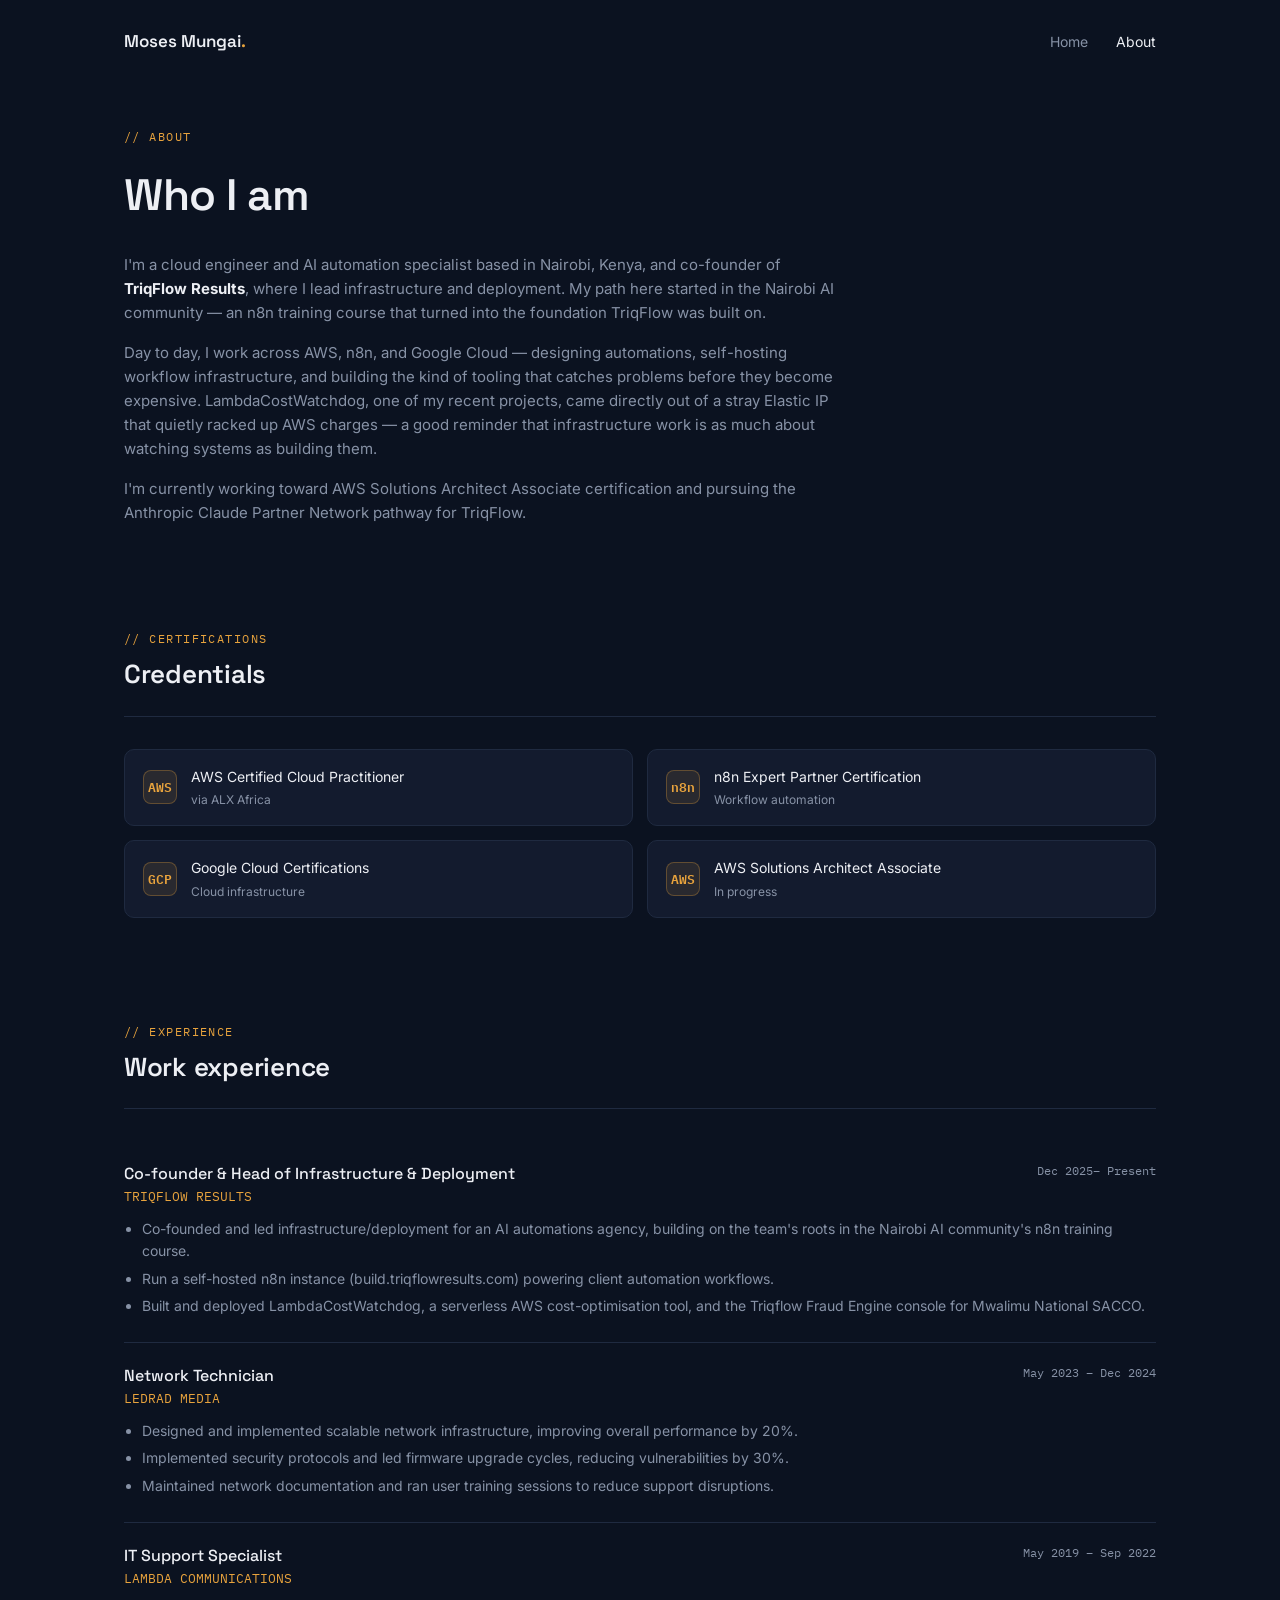
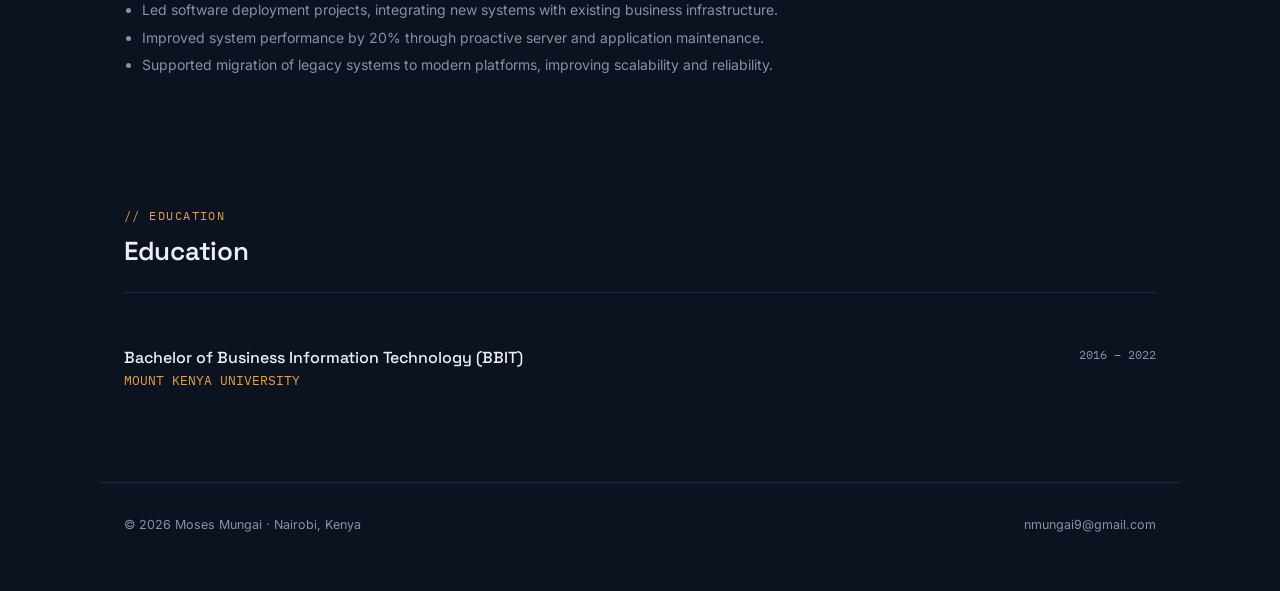
==== about.html @ 4c9aa1b1 "Update timeline date and correct verb tense" ====
<!DOCTYPE html>
<html lang="en">
<head>
<meta charset="UTF-8">
<meta name="viewport" content="width=device-width, initial-scale=1.0">
<title>About — Moses Mungai</title>
<meta name="description" content="Cloud engineer and AI automation specialist. Certifications, experience, and education.">
<link rel="preconnect" href="https://fonts.googleapis.com">
<link rel="preconnect" href="https://fonts.gstatic.com" crossorigin>
<link rel="stylesheet" href="https://fonts.googleapis.com/css2?family=Space+Grotesk:wght@500;600;700&family=Inter:wght@400;500&family=IBM+Plex+Mono:wght@400;500&display=swap">
<link rel="stylesheet" href="assets/css/style.css">
</head>
<body>

<nav class="site-nav">
  <a class="brand" href="index.html">Moses Mungai<span class="dot">.</span></a>
  <ul>
    <li><a class="nav-link" href="index.html">Home</a></li>
    <li><a class="nav-link active" href="about.html">About</a></li>
  </ul>
</nav>

<header class="hero">
  <p class="hero-eyebrow mono">// about</p>
  <h1>Who I am</h1>
  <div class="about-copy" style="margin-top:22px;">
    <p>I'm a cloud engineer and AI automation specialist based in Nairobi, Kenya, and co-founder of <b style="color:var(--text)">TriqFlow Results</b>, where I lead infrastructure and deployment. My path here started in the Nairobi AI community — an n8n training course that turned into the foundation TriqFlow was built on.</p>
    <p>Day to day, I work across AWS, n8n, and Google Cloud — designing automations, self-hosting workflow infrastructure, and building the kind of tooling that catches problems before they become expensive. LambdaCostWatchdog, one of my recent projects, came directly out of a stray Elastic IP that quietly racked up AWS charges — a good reminder that infrastructure work is as much about watching systems as building them.</p>
    <p>I'm currently working toward AWS Solutions Architect Associate certification and pursuing the Anthropic Claude Partner Network pathway for TriqFlow.</p>
  </div>
</header>

<section class="section" id="certifications">
  <div class="section-header">
    <div>
      <p class="section-eyebrow mono">// certifications</p>
      <h2 class="section-title">Credentials</h2>
    </div>
  </div>

  <div class="cert-grid">
    <div class="cert">
      <div class="cert-icon mono">AWS</div>
      <div>
        <p class="cert-name">AWS Certified Cloud Practitioner</p>
        <p class="cert-meta">via ALX Africa</p>
      </div>
    </div>
    <div class="cert">
      <div class="cert-icon mono">n8n</div>
      <div>
        <p class="cert-name">n8n Expert Partner Certification</p>
        <p class="cert-meta">Workflow automation</p>
      </div>
    </div>
    <div class="cert">
      <div class="cert-icon mono">GCP</div>
      <div>
        <p class="cert-name">Google Cloud Certifications</p>
        <p class="cert-meta">Cloud infrastructure</p>
      </div>
    </div>
    <div class="cert">
      <div class="cert-icon mono">AWS</div>
      <div>
        <p class="cert-name">AWS Solutions Architect Associate</p>
        <p class="cert-meta status-proto">In progress</p>
      </div>
    </div>
  </div>
</section>

<section class="section" id="experience">
  <div class="section-header">
    <div>
      <p class="section-eyebrow mono">// experience</p>
      <h2 class="section-title">Work experience</h2>
    </div>
  </div>

  <div class="timeline">

    <div class="timeline-item">
      <div class="timeline-top">
        <div>
          <div class="timeline-role">Co-founder &amp; Head of Infrastructure &amp; Deployment</div>
          <div class="timeline-org mono">TRIQFLOW RESULTS</div>
        </div>
        <div class="timeline-date mono">Dec 2025– Present</div>
      </div>
      <ul>
        <li>Co-founded and led infrastructure/deployment for an AI automations agency, building on the team's roots in the Nairobi AI community's n8n training course.</li>
        <li>Run a self-hosted n8n instance (build.triqflowresults.com) powering client automation workflows.</li>
        <li>Built and deployed LambdaCostWatchdog, a serverless AWS cost-optimisation tool, and the Triqflow Fraud Engine console for Mwalimu National SACCO.</li>
      </ul>
    </div>

    <div class="timeline-item">
      <div class="timeline-top">
        <div>
          <div class="timeline-role">Network Technician</div>
          <div class="timeline-org mono">LEDRAD MEDIA</div>
        </div>
        <div class="timeline-date mono">May 2023 – Dec 2024</div>
      </div>
      <ul>
        <li>Designed and implemented scalable network infrastructure, improving overall performance by 20%.</li>
        <li>Implemented security protocols and led firmware upgrade cycles, reducing vulnerabilities by 30%.</li>
        <li>Maintained network documentation and ran user training sessions to reduce support disruptions.</li>
      </ul>
    </div>

    <div class="timeline-item">
      <div class="timeline-top">
        <div>
          <div class="timeline-role">IT Support Specialist</div>
          <div class="timeline-org mono">LAMBDA COMMUNICATIONS</div>
        </div>
        <div class="timeline-date mono">May 2019 – Sep 2022</div>
      </div>
      <ul>
        <li>Led software deployment projects, integrating new systems with existing business infrastructure.</li>
        <li>Improved system performance by 20% through proactive server and application maintenance.</li>
        <li>Supported migration of legacy systems to modern platforms, improving scalability and reliability.</li>
      </ul>
    </div>

  </div>
</section>

<section class="section" id="education">
  <div class="section-header">
    <div>
      <p class="section-eyebrow mono">// education</p>
      <h2 class="section-title">Education</h2>
    </div>
  </div>

  <div class="timeline-item" style="border-bottom:none;">
    <div class="timeline-top">
      <div>
        <div class="timeline-role">Bachelor of Business Information Technology (BBIT)</div>
        <div class="timeline-org mono">MOUNT KENYA UNIVERSITY</div>
      </div>
      <div class="timeline-date mono">2016 – 2022</div>
    </div>
  </div>
</section>

<footer class="site-footer">
  <span>© 2026 Moses Mungai · Nairobi, Kenya</span>
  <span><a href="mailto:nmungai9@gmail.com">nmungai9@gmail.com</a></span>
</footer>

</body>
</html>
---- assets/css/style.css ----
/* ===== Design tokens ===== */
:root {
  --bg: #0B1220;
  --surface: #131B2E;
  --surface-hover: #182238;
  --border: #1F2A40;
  --text: #EDEFF4;
  --text-muted: #8792A6;
  --amber: #E8A33D;
  --mint: #3ABF8A;
  --slate: #5B6A85;
  --max: 1080px;
}

* { box-sizing: border-box; }

html { scroll-behavior: smooth; }

body {
  margin: 0;
  background: var(--bg);
  color: var(--text);
  font-family: 'Inter', -apple-system, BlinkMacSystemFont, sans-serif;
  line-height: 1.6;
}

h1, h2, h3 {
  font-family: 'Space Grotesk', sans-serif;
  font-weight: 600;
  letter-spacing: -0.01em;
  margin: 0;
}

a { color: inherit; }

a:focus-visible, button:focus-visible {
  outline: 2px solid var(--amber);
  outline-offset: 3px;
}

.mono {
  font-family: 'IBM Plex Mono', monospace;
}

/* ===== Nav ===== */
.site-nav {
  max-width: var(--max);
  margin: 0 auto;
  display: flex;
  align-items: center;
  justify-content: space-between;
  padding: 28px 24px 0;
}

.site-nav .brand {
  font-family: 'Space Grotesk', sans-serif;
  font-weight: 600;
  font-size: 17px;
  text-decoration: none;
  color: var(--text);
}

.site-nav .brand .dot {
  color: var(--amber);
}

.site-nav ul {
  list-style: none;
  display: flex;
  gap: 28px;
  margin: 0;
  padding: 0;
}

.site-nav a.nav-link {
  text-decoration: none;
  font-size: 14px;
  color: var(--text-muted);
  transition: color 0.15s ease;
}

.site-nav a.nav-link:hover,
.site-nav a.nav-link.active {
  color: var(--text);
}

/* ===== Hero ===== */
.hero {
  max-width: var(--max);
  margin: 0 auto;
  padding: 72px 24px 48px;
}

.hero-eyebrow {
  font-size: 12px;
  letter-spacing: 0.12em;
  text-transform: uppercase;
  color: var(--amber);
  margin: 0 0 14px;
}

.hero h1 {
  font-size: clamp(30px, 4vw, 44px);
  max-width: 780px;
}

.hero p.lede {
  max-width: 620px;
  color: var(--text-muted);
  font-size: 16px;
  margin-top: 18px;
}

.hero-links {
  display: flex;
  gap: 14px;
  margin-top: 32px;
  flex-wrap: wrap;
}

.hero-links a {
  display: inline-flex;
  align-items: center;
  gap: 8px;
  text-decoration: none;
  font-size: 13px;
  color: var(--text);
  background: var(--surface);
  border: 1px solid var(--border);
  padding: 9px 16px;
  border-radius: 8px;
  transition: border-color 0.15s ease, background 0.15s ease;
}

.hero-links a:hover {
  border-color: var(--amber);
  background: var(--surface-hover);
}

/* ===== Section shell (reused: Selected Work / Certifications / Experience) ===== */
.section {
  max-width: var(--max);
  margin: 0 auto;
  padding: 40px 24px 64px;
}

.section-header {
  display: flex;
  align-items: baseline;
  justify-content: space-between;
  flex-wrap: wrap;
  gap: 12px;
  border-bottom: 1px solid var(--border);
  padding-bottom: 20px;
  margin-bottom: 32px;
}

.section-eyebrow {
  font-size: 12px;
  letter-spacing: 0.12em;
  color: var(--amber);
  text-transform: uppercase;
  margin: 0 0 6px;
}

.section-title {
  font-size: 26px;
}

.section-sub {
  font-size: 12.5px;
  color: var(--text-muted);
}

/* ===== Work grid ===== */
.work-grid {
  display: grid;
  grid-template-columns: repeat(2, 1fr);
  gap: 20px;
}

.card {
  background: var(--surface);
  border: 1px solid var(--border);
  border-radius: 10px;
  padding: 24px 24px 22px;
  transition: border-color 0.2s ease, background 0.2s ease, transform 0.2s ease;
}

.card:hover {
  background: var(--surface-hover);
  border-color: #2A3B5C;
  transform: translateY(-2px);
}

.status {
  display: flex;
  align-items: center;
  gap: 7px;
  font-size: 11px;
  letter-spacing: 0.08em;
  text-transform: uppercase;
  margin-bottom: 14px;
}

.dot {
  width: 7px;
  height: 7px;
  border-radius: 50%;
  flex-shrink: 0;
}

.dot-live { background: var(--mint); box-shadow: 0 0 8px rgba(58,191,138,0.6); }
.dot-prod { background: var(--amber); box-shadow: 0 0 8px rgba(232,163,61,0.5); }
.dot-proto { background: var(--slate); }

.status-live { color: var(--mint); }
.status-prod { color: var(--amber); }
.status-proto { color: var(--slate); }

.card h3 {
  font-size: 19px;
  margin-bottom: 8px;
}

.card p {
  font-size: 14px;
  color: var(--text-muted);
  margin: 0 0 18px;
}

.card p b { color: var(--text); font-weight: 500; }

.tags {
  display: flex;
  flex-wrap: wrap;
  gap: 7px;
}

.tag {
  font-size: 11px;
  color: var(--text-muted);
  background: rgba(255,255,255,0.03);
  border: 1px solid var(--border);
  padding: 4px 9px;
  border-radius: 5px;
}

/* ===== Certifications ===== */
.cert-grid {
  display: grid;
  grid-template-columns: repeat(2, 1fr);
  gap: 14px;
}

.cert {
  display: flex;
  align-items: center;
  gap: 14px;
  background: var(--surface);
  border: 1px solid var(--border);
  border-radius: 10px;
  padding: 16px 18px;
}

.cert-icon {
  width: 34px;
  height: 34px;
  border-radius: 8px;
  background: rgba(232,163,61,0.1);
  border: 1px solid rgba(232,163,61,0.3);
  display: flex;
  align-items: center;
  justify-content: center;
  color: var(--amber);
  font-size: 13px;
  font-weight: 600;
  flex-shrink: 0;
}

.cert-name { font-size: 14px; color: var(--text); margin: 0 0 2px; }
.cert-meta { font-size: 12px; color: var(--text-muted); margin: 0; }

/* ===== Experience timeline ===== */
.timeline-item {
  padding: 20px 0;
  border-bottom: 1px solid var(--border);
}

.timeline-item:last-child { border-bottom: none; }

.timeline-top {
  display: flex;
  justify-content: space-between;
  flex-wrap: wrap;
  gap: 8px;
  margin-bottom: 6px;
}

.timeline-role { font-size: 16px; color: var(--text); font-weight: 500; font-family: 'Space Grotesk', sans-serif; }
.timeline-org { font-size: 13px; color: var(--amber); }
.timeline-date { font-size: 12px; color: var(--text-muted); }

.timeline-item ul {
  margin: 10px 0 0;
  padding-left: 18px;
  color: var(--text-muted);
  font-size: 14px;
}

.timeline-item li { margin-bottom: 5px; }

/* ===== About intro ===== */
.about-copy {
  max-width: 720px;
  color: var(--text-muted);
  font-size: 15px;
}

.about-copy p { margin: 0 0 16px; }

/* ===== Footer ===== */
.site-footer {
  max-width: var(--max);
  margin: 0 auto;
  padding: 32px 24px 56px;
  border-top: 1px solid var(--border);
  display: flex;
  justify-content: space-between;
  flex-wrap: wrap;
  gap: 12px;
  font-size: 12.5px;
  color: var(--text-muted);
}

.site-footer a { text-decoration: none; color: var(--text-muted); }
.site-footer a:hover { color: var(--amber); }

/* ===== Responsive ===== */
@media (max-width: 720px) {
  .work-grid, .cert-grid { grid-template-columns: 1fr; }
  .site-nav { flex-direction: column; align-items: flex-start; gap: 14px; }
  .site-nav ul { gap: 18px; }
}

/* ===== Reduced motion ===== */
@media (prefers-reduced-motion: reduce) {
  html { scroll-behavior: auto; }
  .card { transition: none; }
}
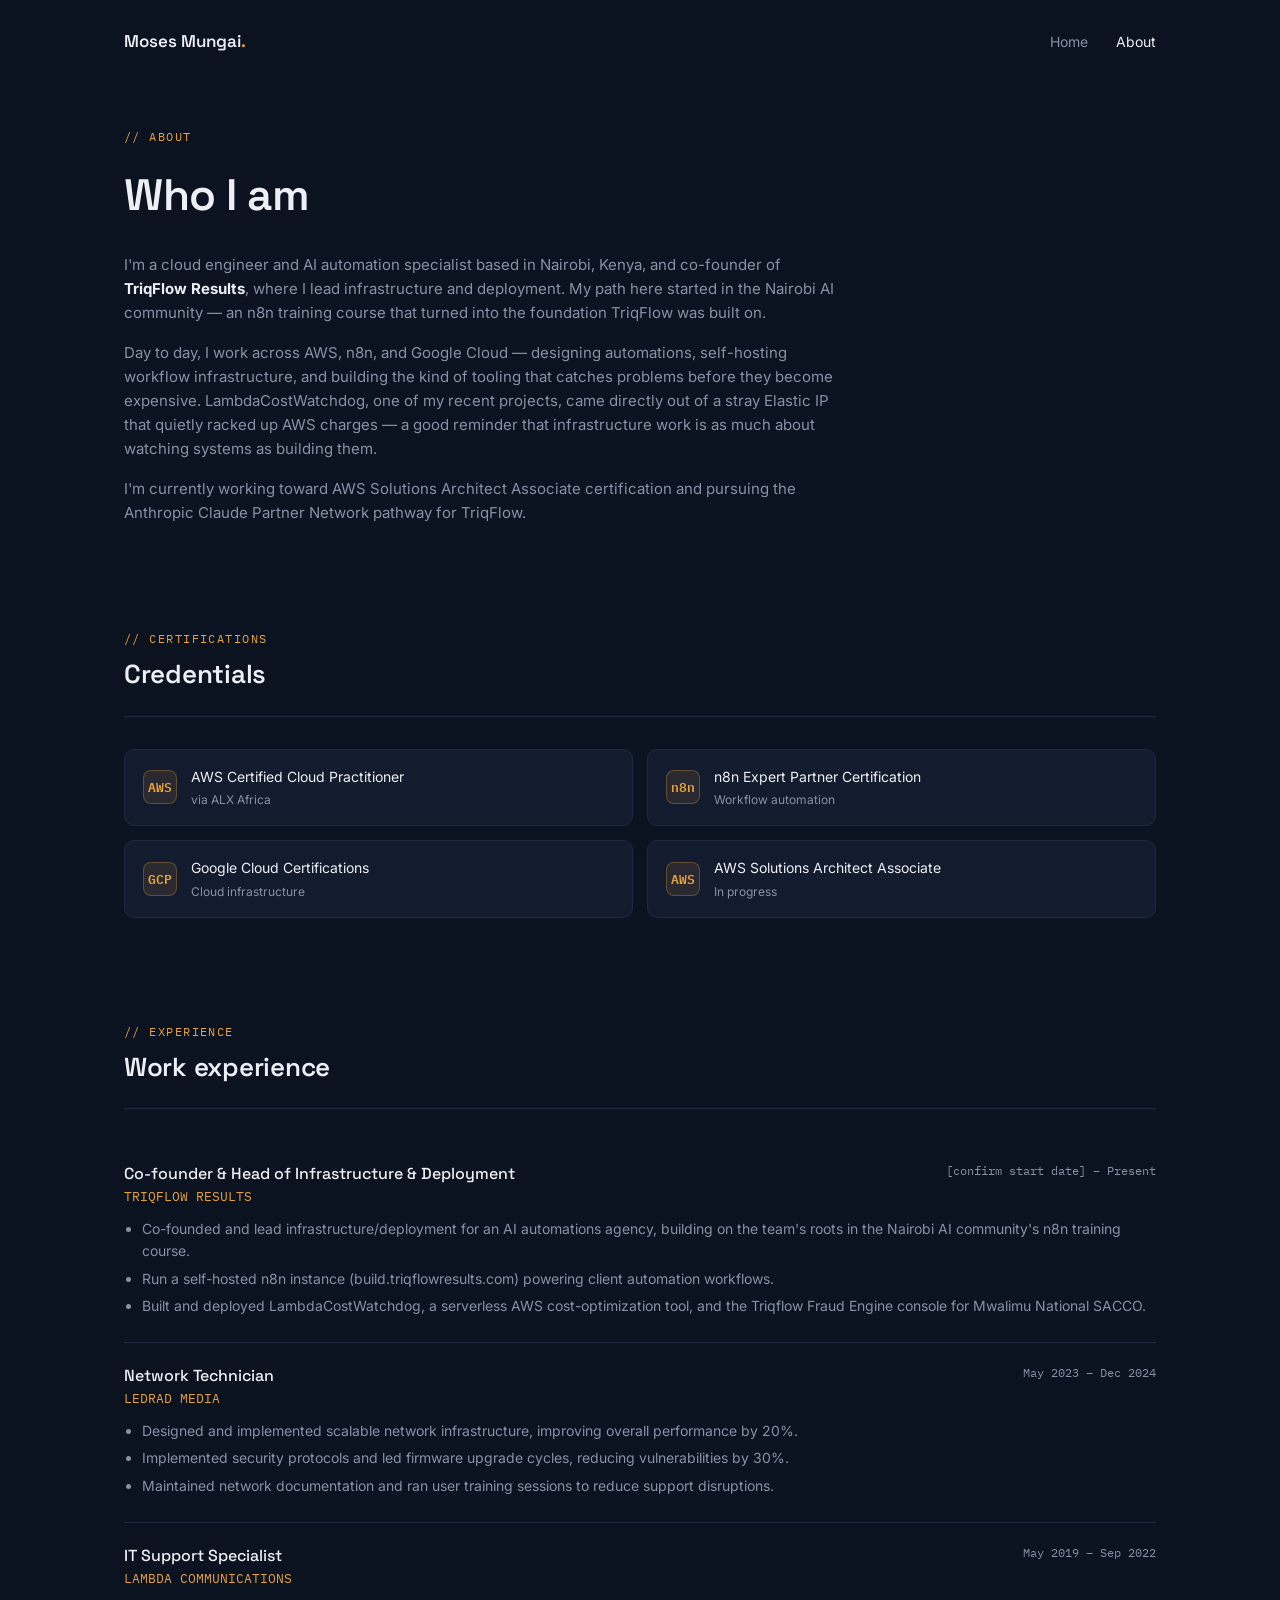
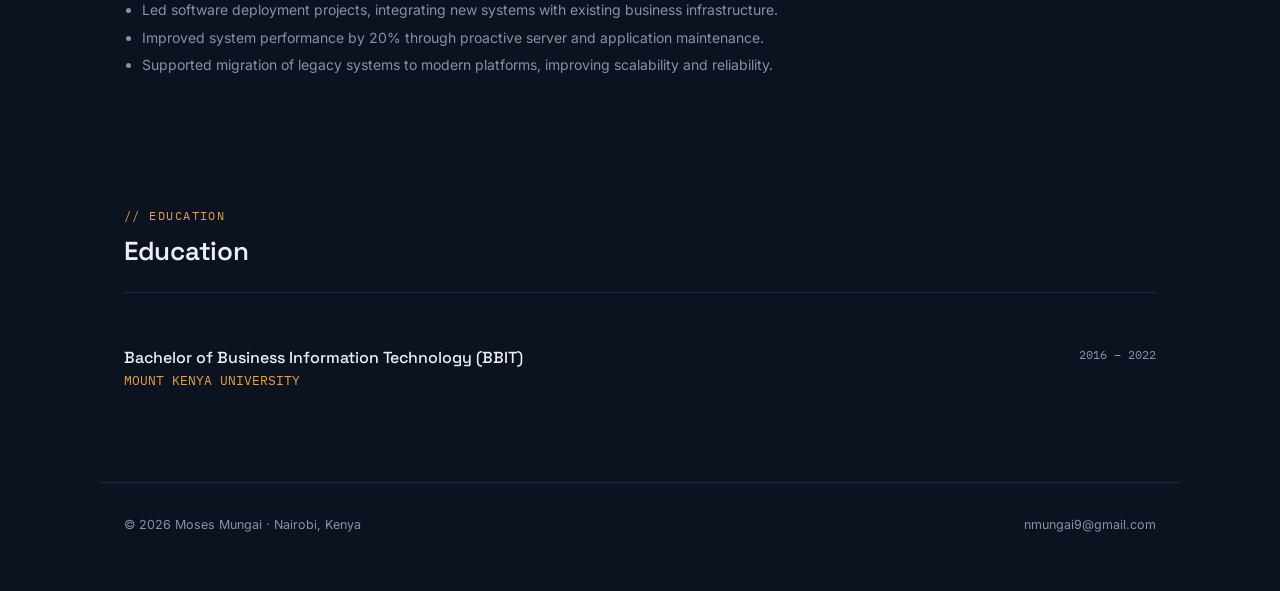
==== commit 018f73c5: "Restyle hero links as icon buttons" ====
--- a/about.html
+++ b/about.html
@@ -86,12 +86,12 @@
           <div class="timeline-role">Co-founder &amp; Head of Infrastructure &amp; Deployment</div>
           <div class="timeline-org mono">TRIQFLOW RESULTS</div>
         </div>
-        <div class="timeline-date mono">Dec 2025– Present</div>
+        <div class="timeline-date mono">[confirm start date] – Present</div>
       </div>
       <ul>
-        <li>Co-founded and led infrastructure/deployment for an AI automations agency, building on the team's roots in the Nairobi AI community's n8n training course.</li>
+        <li>Co-founded and lead infrastructure/deployment for an AI automations agency, building on the team's roots in the Nairobi AI community's n8n training course.</li>
         <li>Run a self-hosted n8n instance (build.triqflowresults.com) powering client automation workflows.</li>
-        <li>Built and deployed LambdaCostWatchdog, a serverless AWS cost-optimisation tool, and the Triqflow Fraud Engine console for Mwalimu National SACCO.</li>
+        <li>Built and deployed LambdaCostWatchdog, a serverless AWS cost-optimization tool, and the Triqflow Fraud Engine console for Mwalimu National SACCO.</li>
       </ul>
     </div>
 
--- a/assets/css/style.css
+++ b/assets/css/style.css
@@ -113,28 +113,34 @@
 
 .hero-links {
   display: flex;
-  gap: 14px;
+  gap: 12px;
   margin-top: 32px;
   flex-wrap: wrap;
 }
 
-.hero-links a {
+.hero-icon-link {
   display: inline-flex;
   align-items: center;
-  gap: 8px;
+  justify-content: center;
+  width: 44px;
+  height: 44px;
   text-decoration: none;
-  font-size: 13px;
-  color: var(--text);
   background: var(--surface);
   border: 1px solid var(--border);
-  padding: 9px 16px;
-  border-radius: 8px;
-  transition: border-color 0.15s ease, background 0.15s ease;
-}
-
-.hero-links a:hover {
+  border-radius: 50%;
+  transition: border-color 0.15s ease, background 0.15s ease, transform 0.15s ease;
+}
+
+.hero-icon-link:hover {
   border-color: var(--amber);
   background: var(--surface-hover);
+  transform: translateY(-1px);
+}
+
+.hero-icon-link img {
+  width: 28px;
+  height: 28px;
+  display: block;
 }
 
 /* ===== Section shell (reused: Selected Work / Certifications / Experience) ===== */
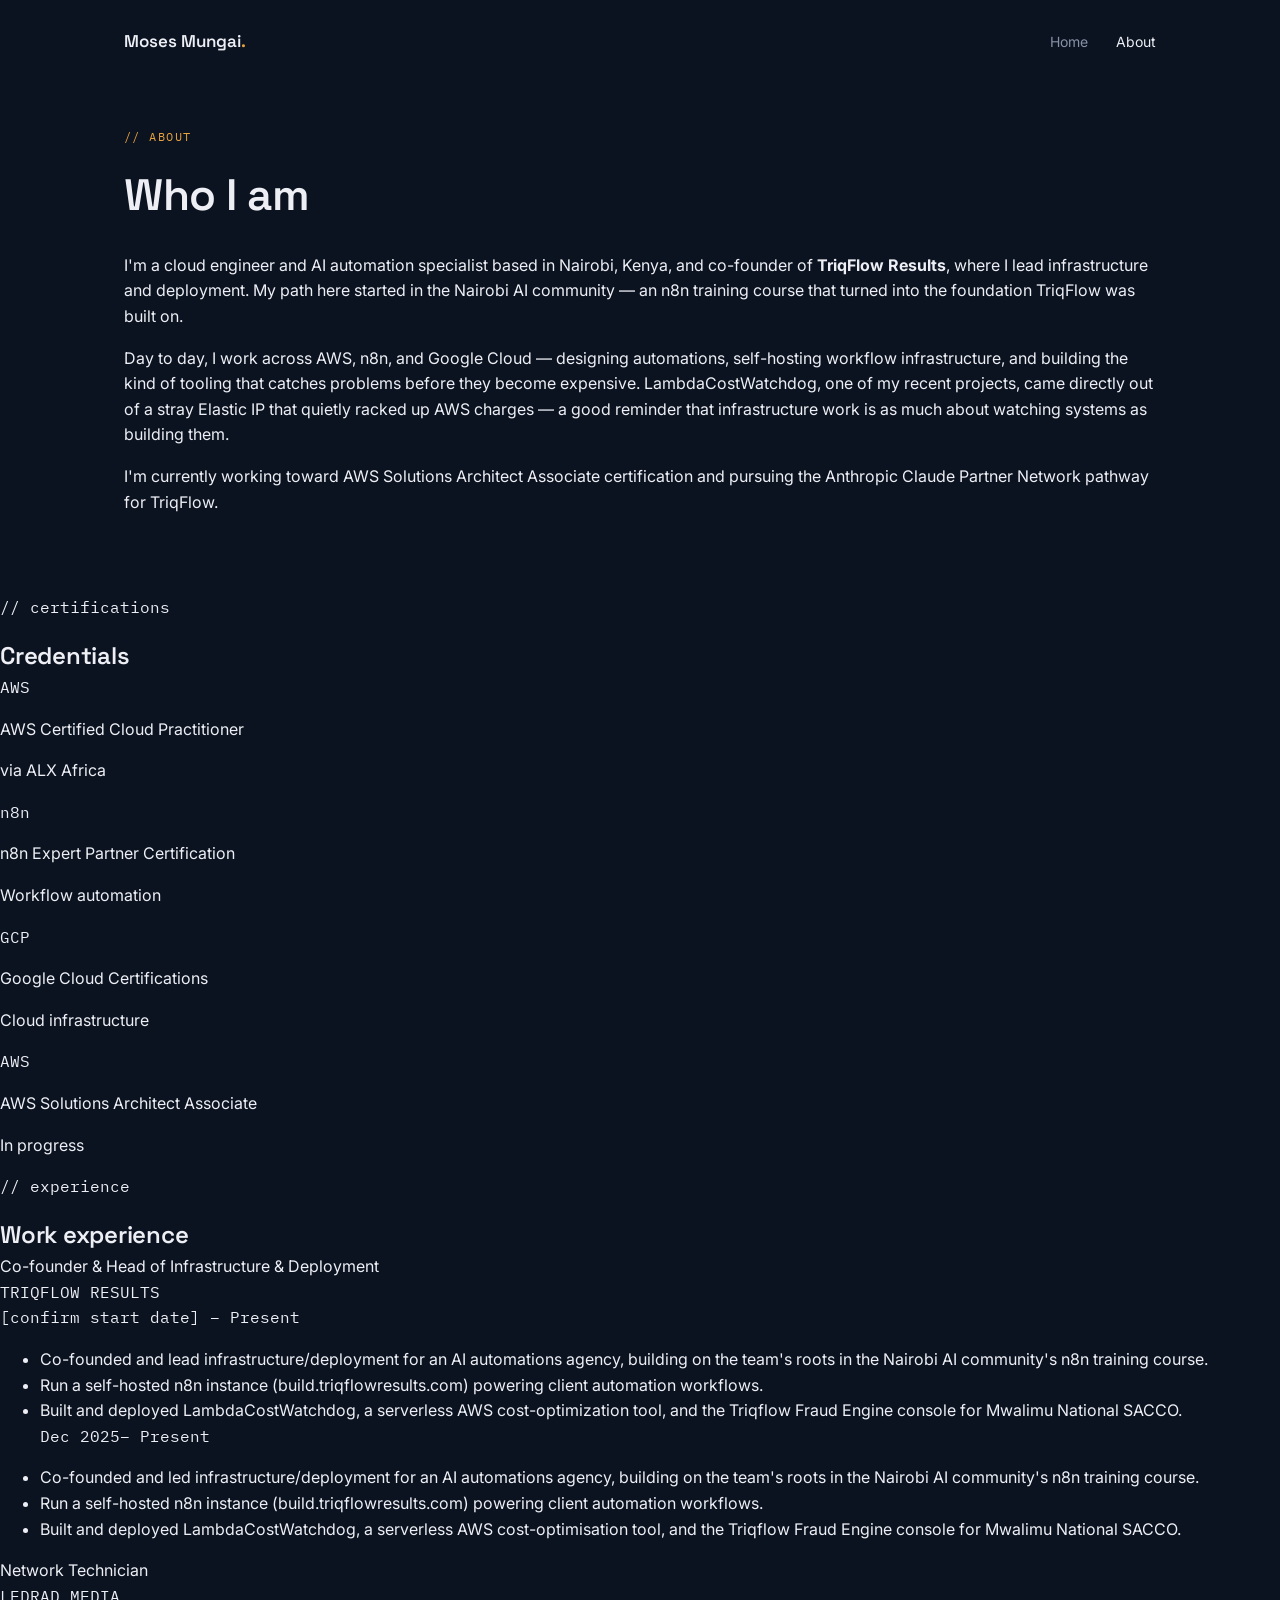
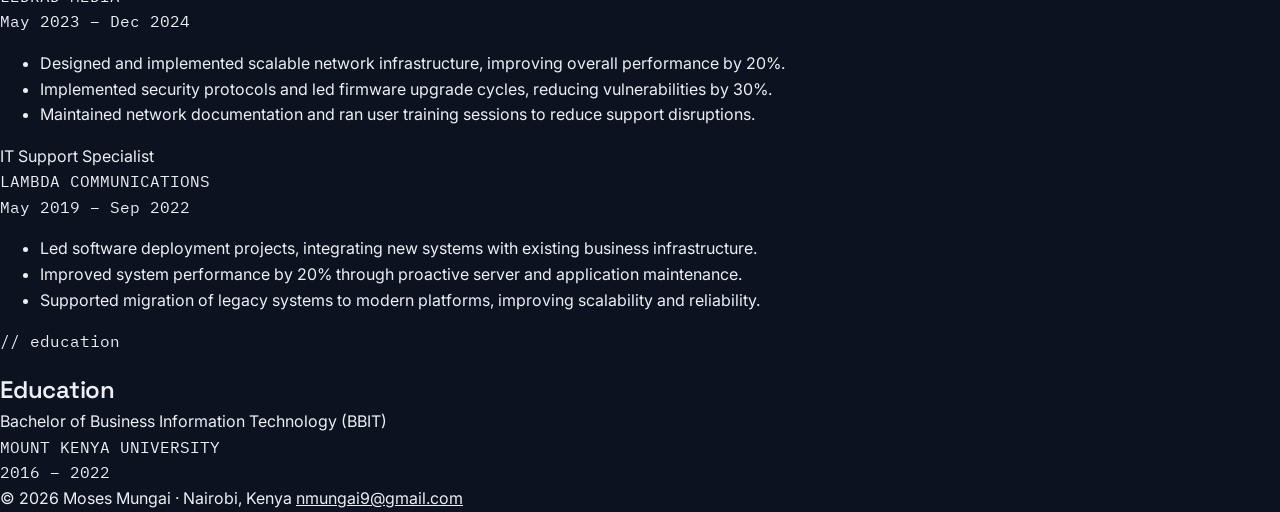
==== commit 244db309: "Merge branch 'main' into codex/find-repository-purpose-and-overview" ====
--- a/about.html
+++ b/about.html
@@ -92,6 +92,12 @@
         <li>Co-founded and lead infrastructure/deployment for an AI automations agency, building on the team's roots in the Nairobi AI community's n8n training course.</li>
         <li>Run a self-hosted n8n instance (build.triqflowresults.com) powering client automation workflows.</li>
         <li>Built and deployed LambdaCostWatchdog, a serverless AWS cost-optimization tool, and the Triqflow Fraud Engine console for Mwalimu National SACCO.</li>
+        <div class="timeline-date mono">Dec 2025– Present</div>
+      </div>
+      <ul>
+        <li>Co-founded and led infrastructure/deployment for an AI automations agency, building on the team's roots in the Nairobi AI community's n8n training course.</li>
+        <li>Run a self-hosted n8n instance (build.triqflowresults.com) powering client automation workflows.</li>
+        <li>Built and deployed LambdaCostWatchdog, a serverless AWS cost-optimisation tool, and the Triqflow Fraud Engine console for Mwalimu National SACCO.</li>
       </ul>
     </div>
 
--- a/assets/css/style.css
+++ b/assets/css/style.css
@@ -114,6 +114,7 @@
 .hero-links {
   display: flex;
   gap: 12px;
+  gap: 14px;
   margin-top: 32px;
   flex-wrap: wrap;
 }
@@ -141,6 +142,23 @@
   width: 28px;
   height: 28px;
   display: block;
+.hero-links a {
+  display: inline-flex;
+  align-items: center;
+  gap: 8px;
+  text-decoration: none;
+  font-size: 13px;
+  color: var(--text);
+  background: var(--surface);
+  border: 1px solid var(--border);
+  padding: 9px 16px;
+  border-radius: 8px;
+  transition: border-color 0.15s ease, background 0.15s ease;
+}
+
+.hero-links a:hover {
+  border-color: var(--amber);
+  background: var(--surface-hover);
 }
 
 /* ===== Section shell (reused: Selected Work / Certifications / Experience) ===== */
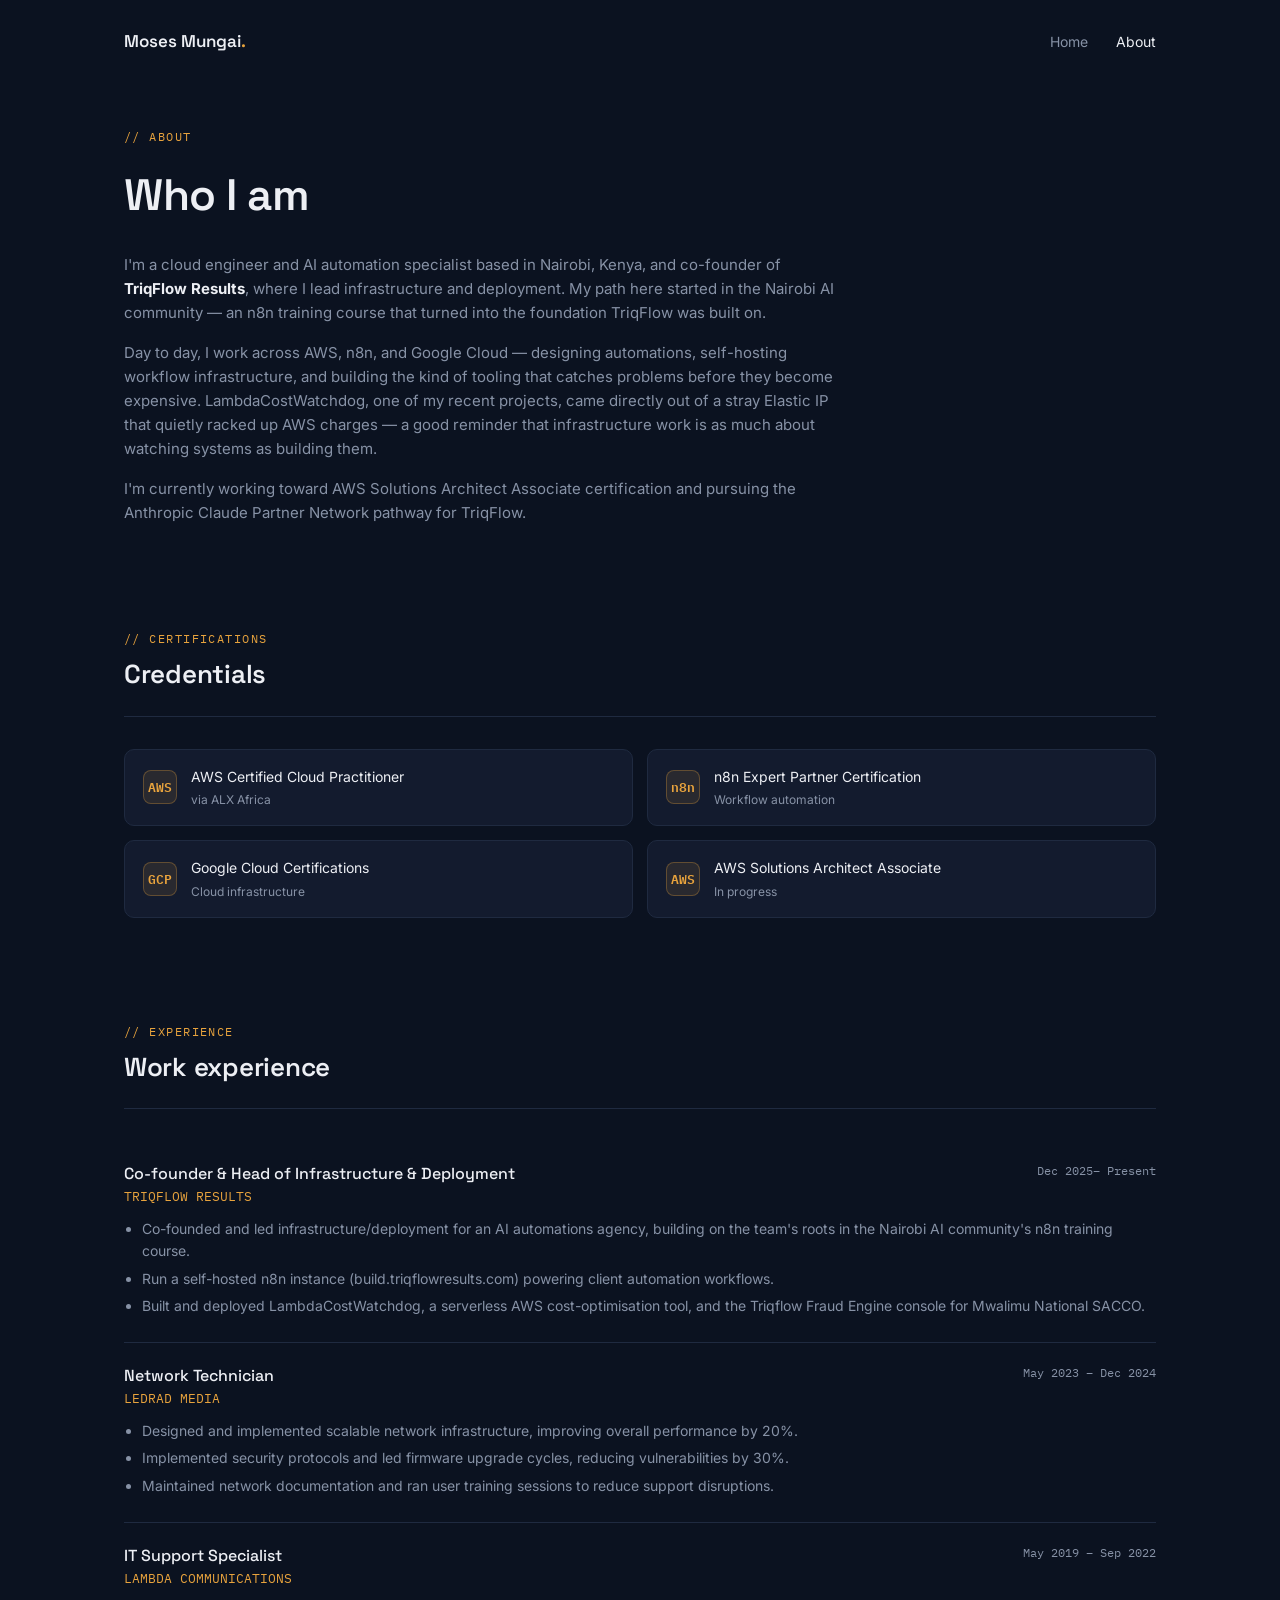
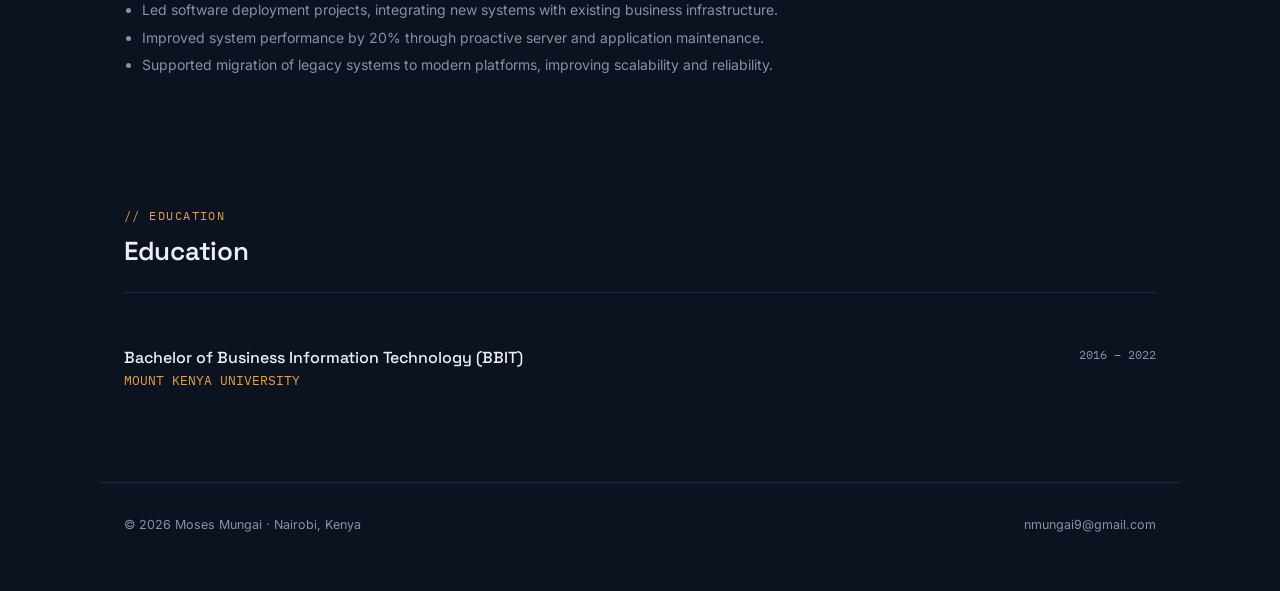
==== commit 002c8630: "Revert "Refactor hero links to circular icon buttons and flatten site directory"" ====
--- a/about.html
+++ b/about.html
@@ -86,12 +86,6 @@
           <div class="timeline-role">Co-founder &amp; Head of Infrastructure &amp; Deployment</div>
           <div class="timeline-org mono">TRIQFLOW RESULTS</div>
         </div>
-        <div class="timeline-date mono">[confirm start date] – Present</div>
-      </div>
-      <ul>
-        <li>Co-founded and lead infrastructure/deployment for an AI automations agency, building on the team's roots in the Nairobi AI community's n8n training course.</li>
-        <li>Run a self-hosted n8n instance (build.triqflowresults.com) powering client automation workflows.</li>
-        <li>Built and deployed LambdaCostWatchdog, a serverless AWS cost-optimization tool, and the Triqflow Fraud Engine console for Mwalimu National SACCO.</li>
         <div class="timeline-date mono">Dec 2025– Present</div>
       </div>
       <ul>
--- a/assets/css/style.css
+++ b/assets/css/style.css
@@ -113,35 +113,11 @@
 
 .hero-links {
   display: flex;
-  gap: 12px;
   gap: 14px;
   margin-top: 32px;
   flex-wrap: wrap;
 }
 
-.hero-icon-link {
-  display: inline-flex;
-  align-items: center;
-  justify-content: center;
-  width: 44px;
-  height: 44px;
-  text-decoration: none;
-  background: var(--surface);
-  border: 1px solid var(--border);
-  border-radius: 50%;
-  transition: border-color 0.15s ease, background 0.15s ease, transform 0.15s ease;
-}
-
-.hero-icon-link:hover {
-  border-color: var(--amber);
-  background: var(--surface-hover);
-  transform: translateY(-1px);
-}
-
-.hero-icon-link img {
-  width: 28px;
-  height: 28px;
-  display: block;
 .hero-links a {
   display: inline-flex;
   align-items: center;
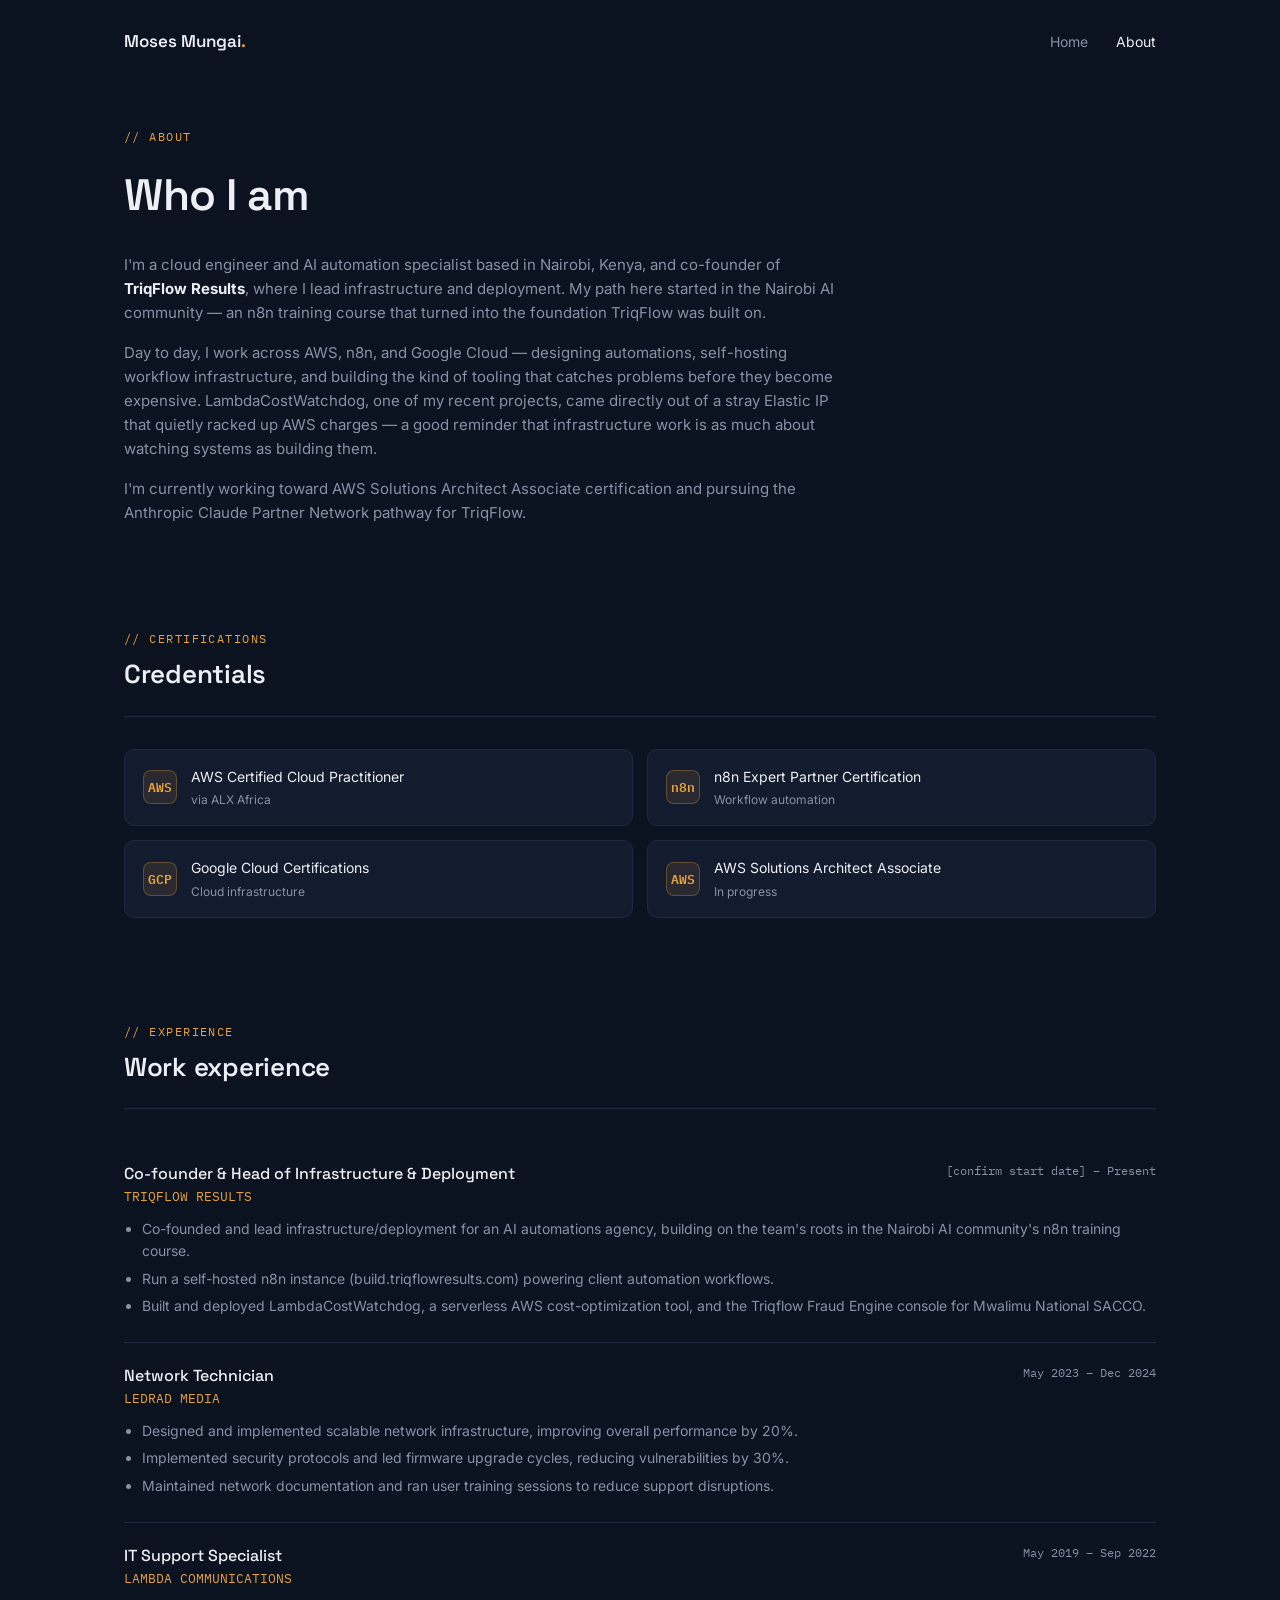
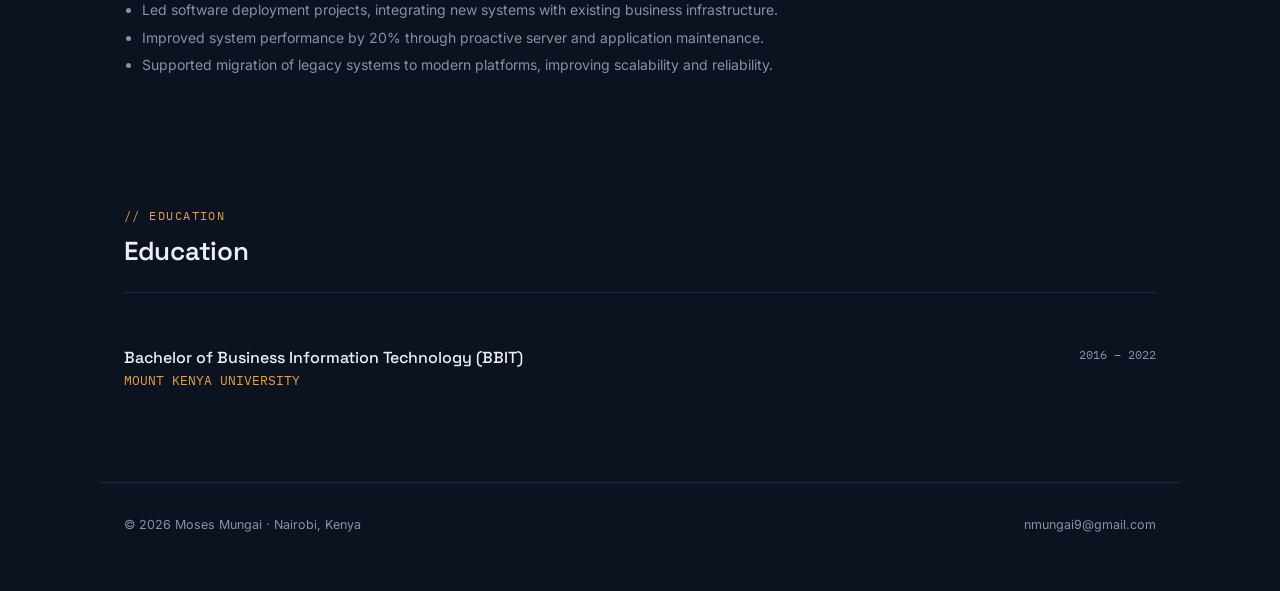
==== commit cd64ed6f: "Match hero link icon button style" ====
--- a/about.html
+++ b/about.html
@@ -86,12 +86,12 @@
           <div class="timeline-role">Co-founder &amp; Head of Infrastructure &amp; Deployment</div>
           <div class="timeline-org mono">TRIQFLOW RESULTS</div>
         </div>
-        <div class="timeline-date mono">Dec 2025– Present</div>
+        <div class="timeline-date mono">[confirm start date] – Present</div>
       </div>
       <ul>
-        <li>Co-founded and led infrastructure/deployment for an AI automations agency, building on the team's roots in the Nairobi AI community's n8n training course.</li>
+        <li>Co-founded and lead infrastructure/deployment for an AI automations agency, building on the team's roots in the Nairobi AI community's n8n training course.</li>
         <li>Run a self-hosted n8n instance (build.triqflowresults.com) powering client automation workflows.</li>
-        <li>Built and deployed LambdaCostWatchdog, a serverless AWS cost-optimisation tool, and the Triqflow Fraud Engine console for Mwalimu National SACCO.</li>
+        <li>Built and deployed LambdaCostWatchdog, a serverless AWS cost-optimization tool, and the Triqflow Fraud Engine console for Mwalimu National SACCO.</li>
       </ul>
     </div>
 
--- a/assets/css/style.css
+++ b/assets/css/style.css
@@ -113,28 +113,30 @@
 
 .hero-links {
   display: flex;
-  gap: 14px;
   margin-top: 32px;
   flex-wrap: wrap;
 }
 
-.hero-links a {
+.hero-icon-link {
   display: inline-flex;
   align-items: center;
-  gap: 8px;
+  justify-content: center;
+  width: 32px;
+  height: 32px;
+  margin: 6px;
   text-decoration: none;
-  font-size: 13px;
-  color: var(--text);
   background: var(--surface);
-  border: 1px solid var(--border);
-  padding: 9px 16px;
-  border-radius: 8px;
-  transition: border-color 0.15s ease, background 0.15s ease;
-}
-
-.hero-links a:hover {
-  border-color: var(--amber);
+  border-radius: 50%;
+}
+
+.hero-icon-link:hover {
   background: var(--surface-hover);
+}
+
+.hero-icon {
+  width: 28px;
+  height: 28px;
+  display: block;
 }
 
 /* ===== Section shell (reused: Selected Work / Certifications / Experience) ===== */
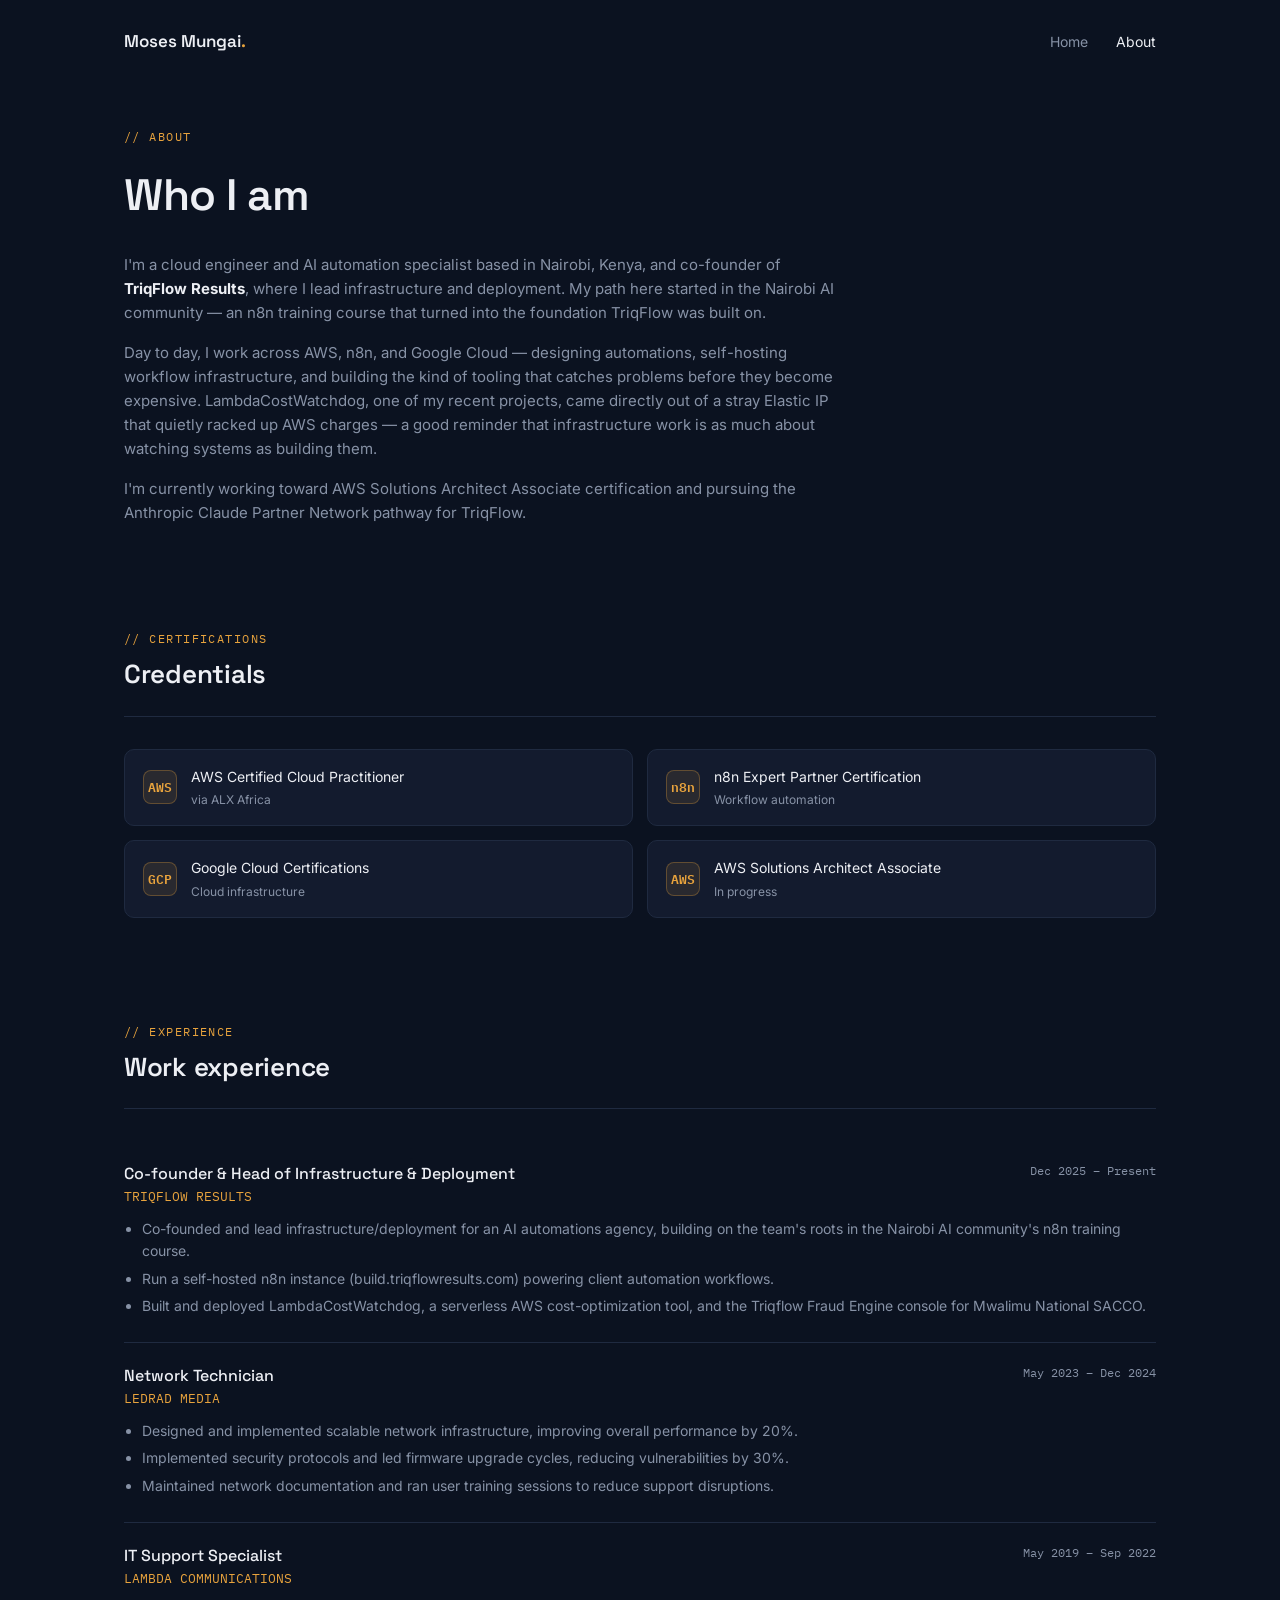
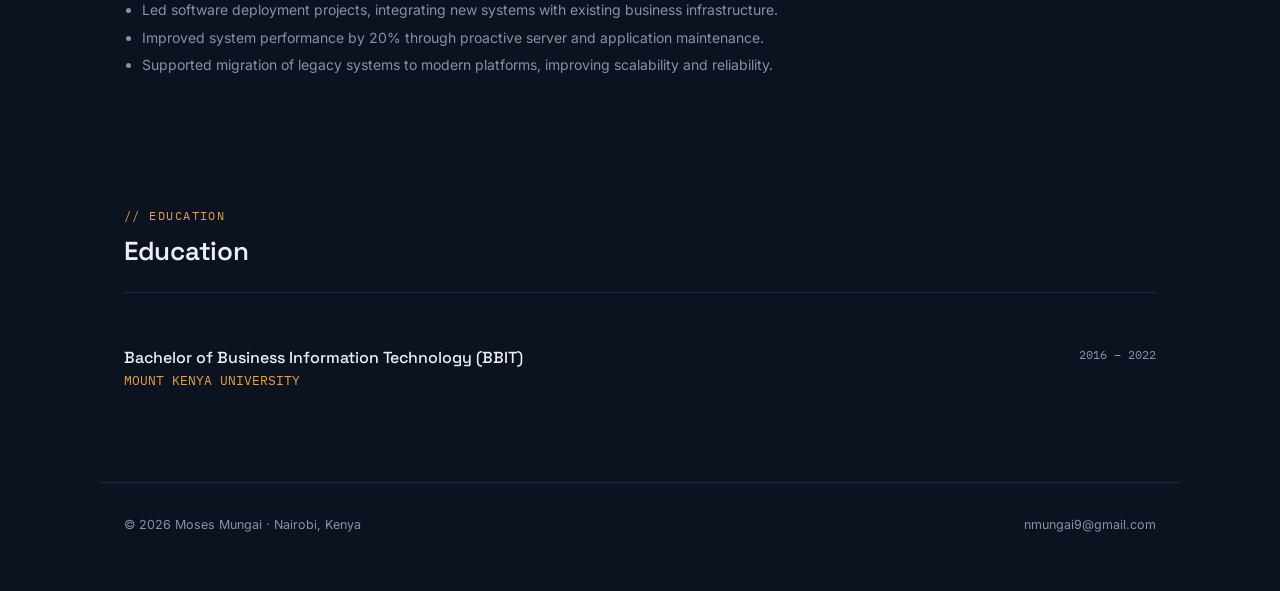
==== commit b870ae0d: "Update README and about.html with confirmation dates and checklist status" ====
--- a/about.html
+++ b/about.html
@@ -86,7 +86,7 @@
           <div class="timeline-role">Co-founder &amp; Head of Infrastructure &amp; Deployment</div>
           <div class="timeline-org mono">TRIQFLOW RESULTS</div>
         </div>
-        <div class="timeline-date mono">[confirm start date] – Present</div>
+        <div class="timeline-date mono"> Dec 2025 – Present</div>
       </div>
       <ul>
         <li>Co-founded and lead infrastructure/deployment for an AI automations agency, building on the team's roots in the Nairobi AI community's n8n training course.</li>
--- a/assets/css/style.css
+++ b/assets/css/style.css
@@ -113,6 +113,7 @@
 
 .hero-links {
   display: flex;
+  gap: 14px;
   margin-top: 32px;
   flex-wrap: wrap;
 }
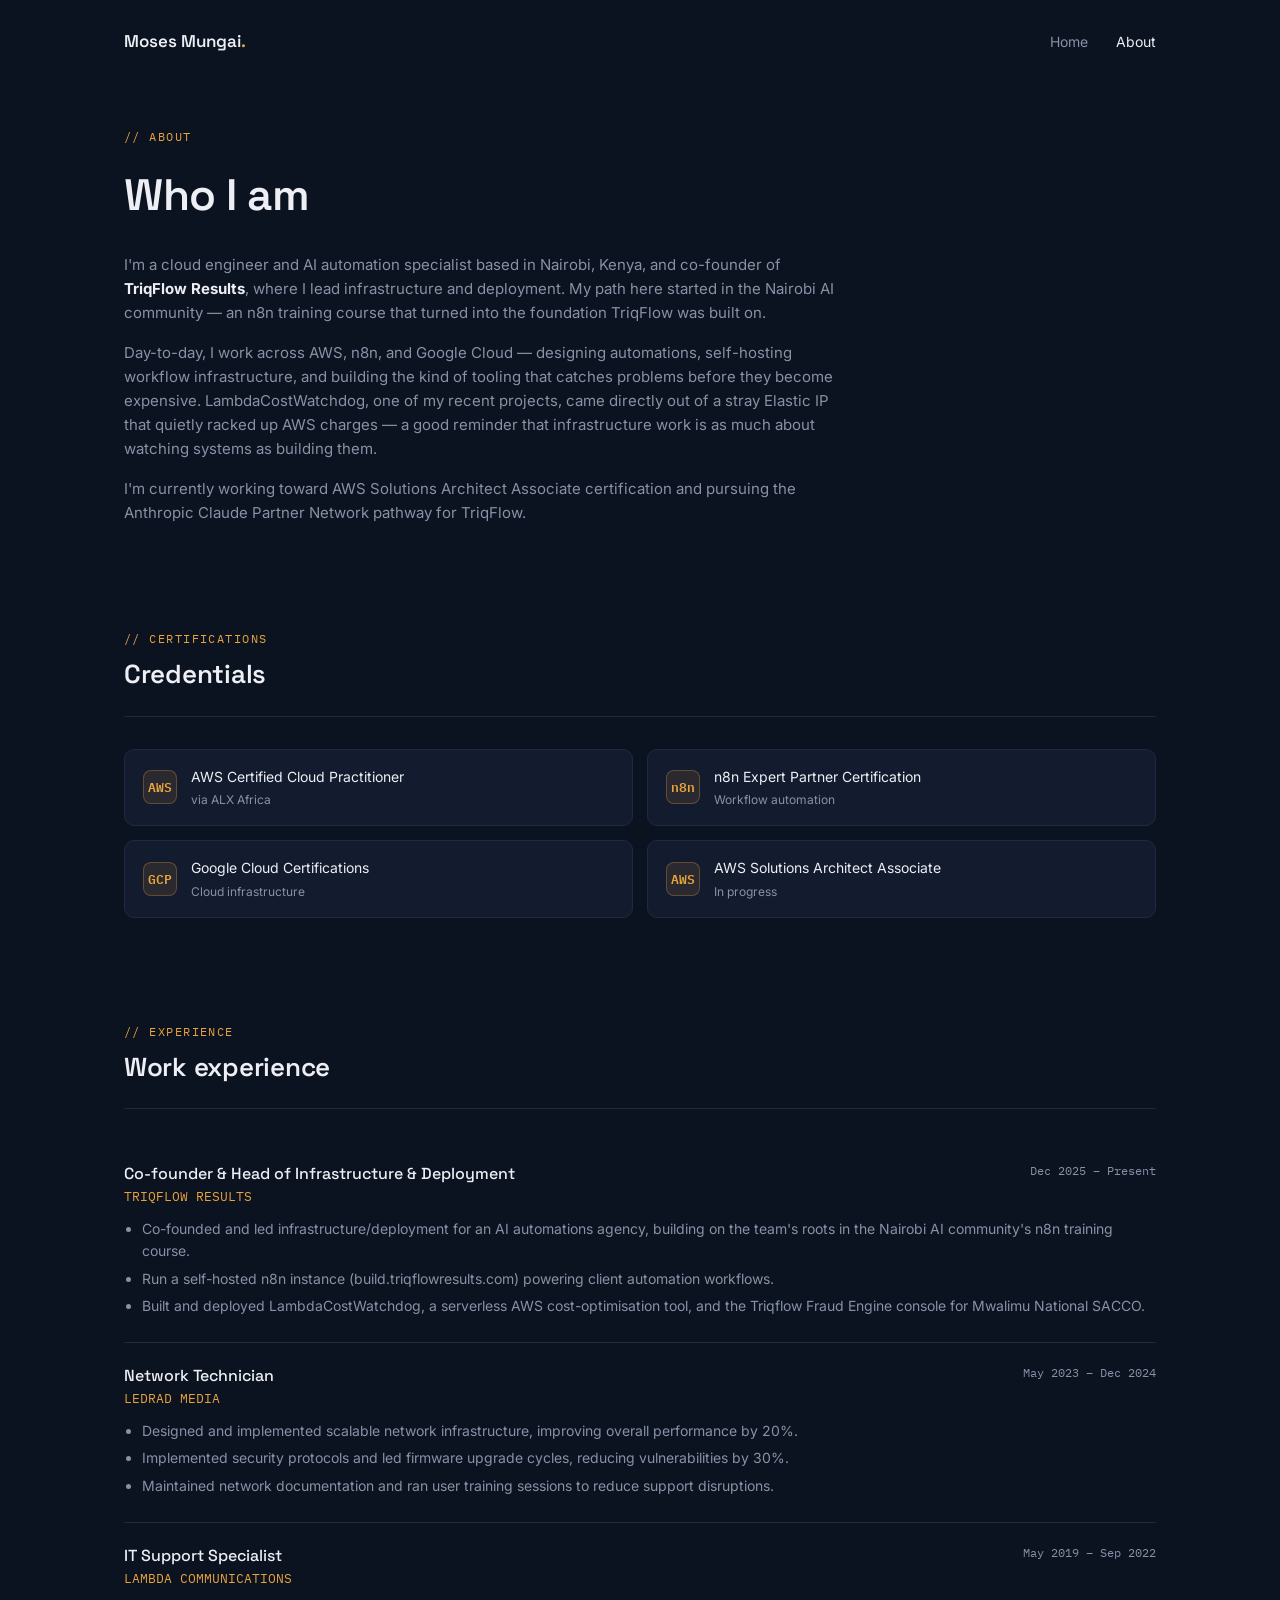
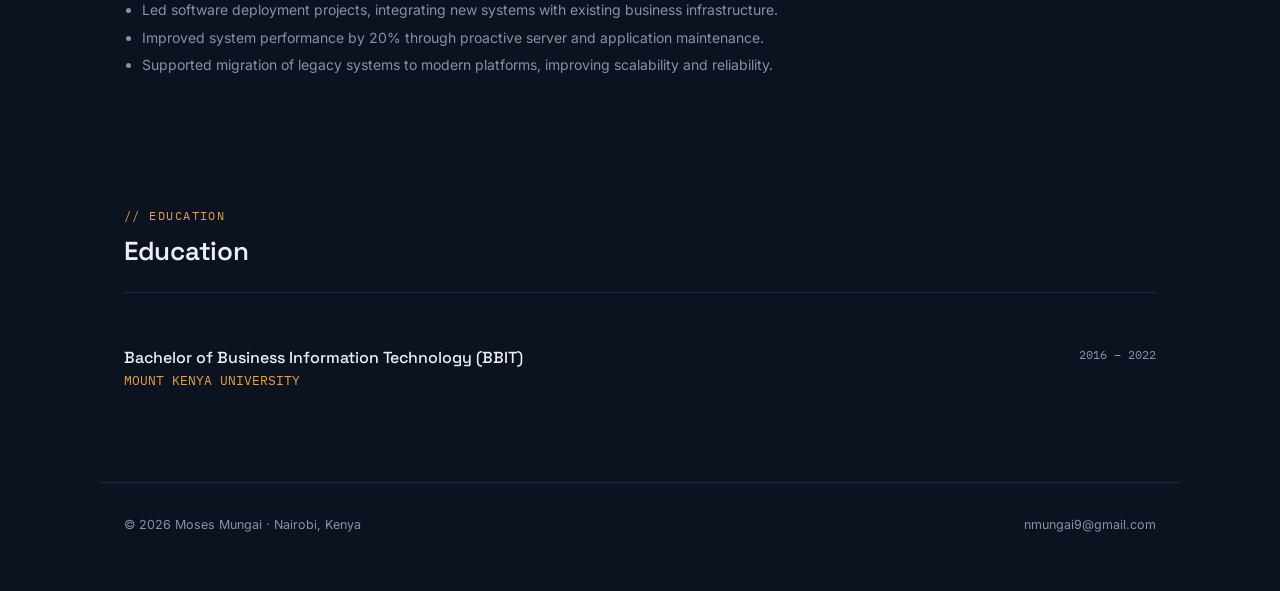
==== commit 7711127e: "Fix typos and improve wording in about.html" ====
--- a/about.html
+++ b/about.html
@@ -4,7 +4,7 @@
 <meta charset="UTF-8">
 <meta name="viewport" content="width=device-width, initial-scale=1.0">
 <title>About — Moses Mungai</title>
-<meta name="description" content="Cloud engineer and AI automation specialist. Certifications, experience, and education.">
+<meta name="description" content=" Cloud engineer and AI automation specialist. Certifications, experience, and education.">
 <link rel="preconnect" href="https://fonts.googleapis.com">
 <link rel="preconnect" href="https://fonts.gstatic.com" crossorigin>
 <link rel="stylesheet" href="https://fonts.googleapis.com/css2?family=Space+Grotesk:wght@500;600;700&family=Inter:wght@400;500&family=IBM+Plex+Mono:wght@400;500&display=swap">
@@ -25,7 +25,7 @@
   <h1>Who I am</h1>
   <div class="about-copy" style="margin-top:22px;">
     <p>I'm a cloud engineer and AI automation specialist based in Nairobi, Kenya, and co-founder of <b style="color:var(--text)">TriqFlow Results</b>, where I lead infrastructure and deployment. My path here started in the Nairobi AI community — an n8n training course that turned into the foundation TriqFlow was built on.</p>
-    <p>Day to day, I work across AWS, n8n, and Google Cloud — designing automations, self-hosting workflow infrastructure, and building the kind of tooling that catches problems before they become expensive. LambdaCostWatchdog, one of my recent projects, came directly out of a stray Elastic IP that quietly racked up AWS charges — a good reminder that infrastructure work is as much about watching systems as building them.</p>
+    <p> Day-to-day, I work across AWS, n8n, and Google Cloud — designing automations, self-hosting workflow infrastructure, and building the kind of tooling that catches problems before they become expensive. LambdaCostWatchdog, one of my recent projects, came directly out of a stray Elastic IP that quietly racked up AWS charges — a good reminder that infrastructure work is as much about watching systems as building them.</p>
     <p>I'm currently working toward AWS Solutions Architect Associate certification and pursuing the Anthropic Claude Partner Network pathway for TriqFlow.</p>
   </div>
 </header>
@@ -89,9 +89,9 @@
         <div class="timeline-date mono"> Dec 2025 – Present</div>
       </div>
       <ul>
-        <li>Co-founded and lead infrastructure/deployment for an AI automations agency, building on the team's roots in the Nairobi AI community's n8n training course.</li>
+        <li>Co-founded and led infrastructure/deployment for an AI automations agency, building on the team's roots in the Nairobi AI community's n8n training course.</li>
         <li>Run a self-hosted n8n instance (build.triqflowresults.com) powering client automation workflows.</li>
-        <li>Built and deployed LambdaCostWatchdog, a serverless AWS cost-optimization tool, and the Triqflow Fraud Engine console for Mwalimu National SACCO.</li>
+        <li>Built and deployed LambdaCostWatchdog, a serverless AWS cost-optimisation tool, and the Triqflow Fraud Engine console for Mwalimu National SACCO.</li>
       </ul>
     </div>
 
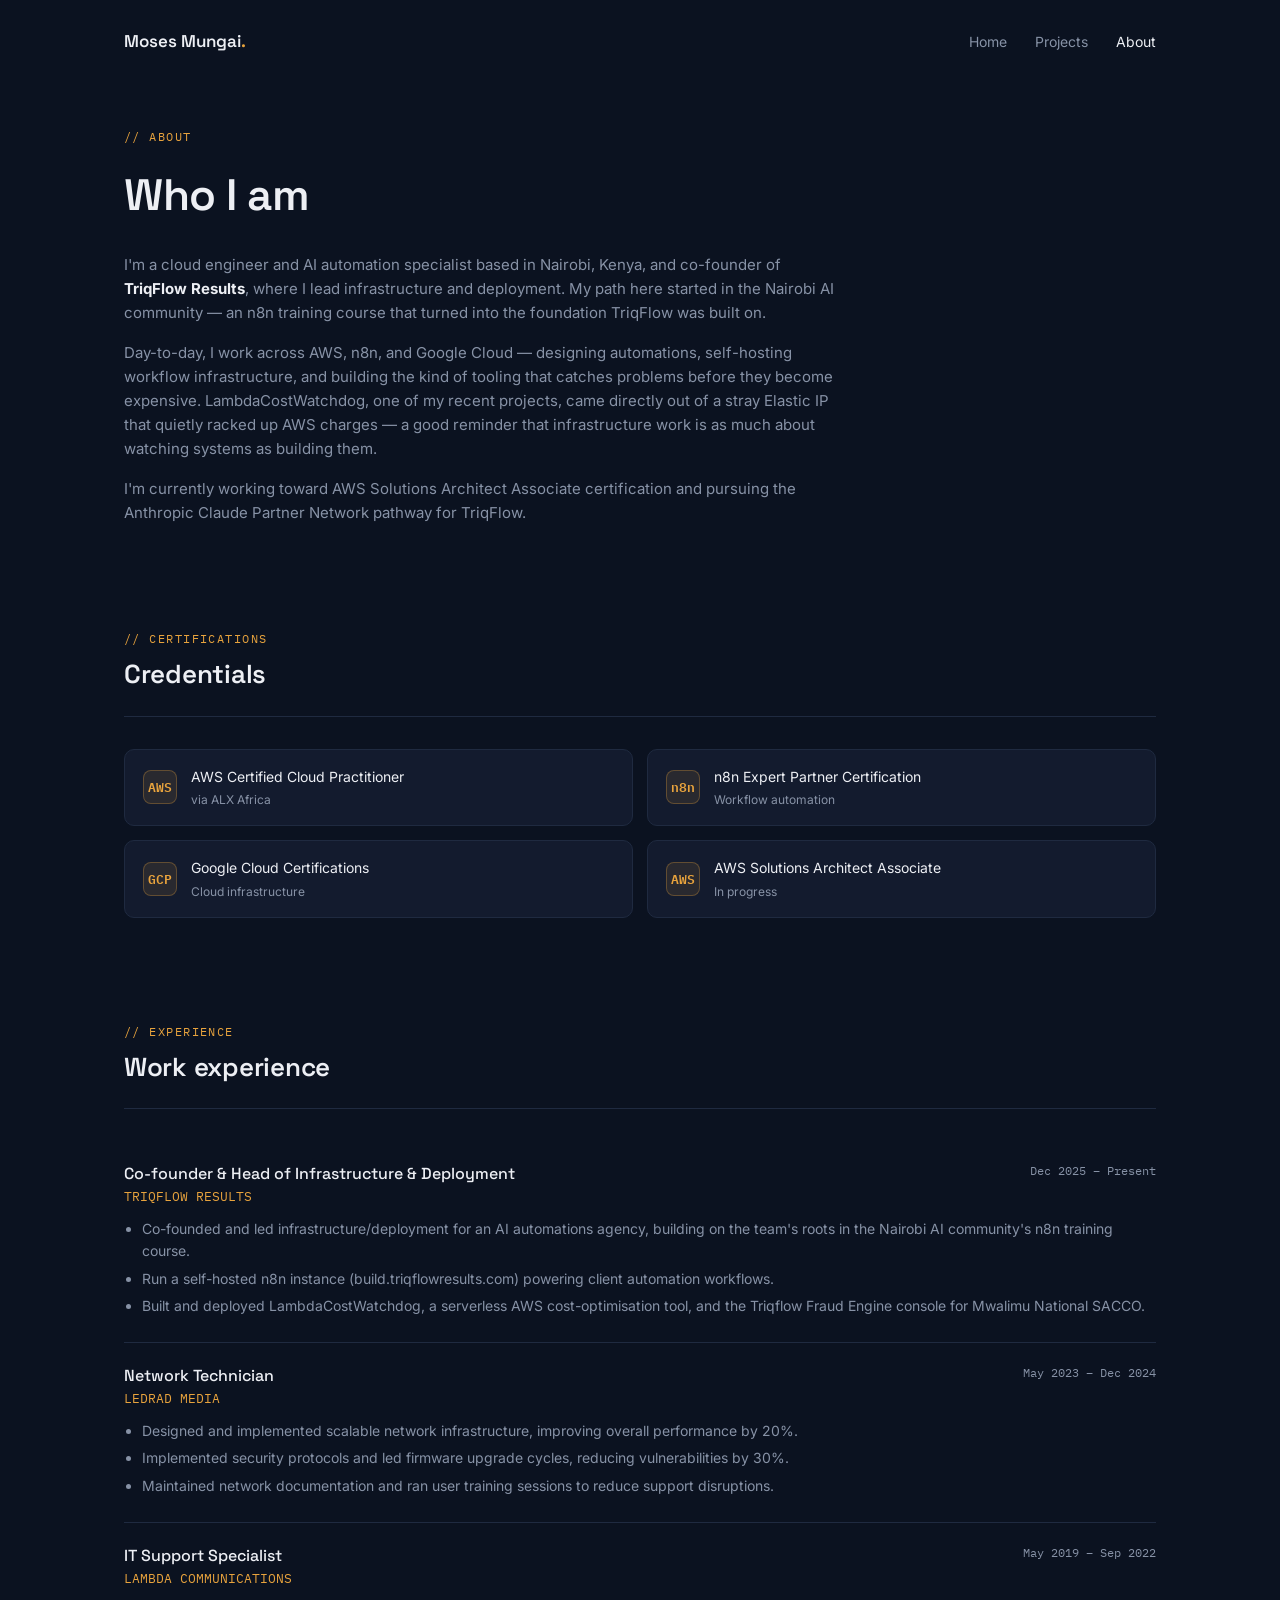
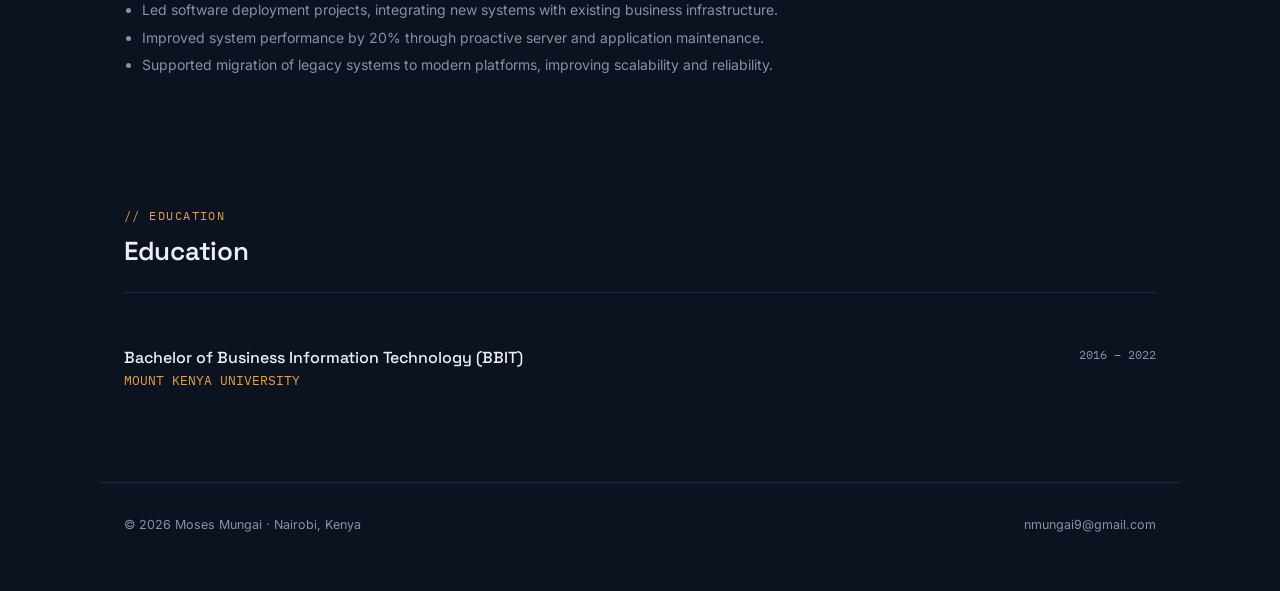
==== commit e4abdf74: "feat: add interactive project showcase page with data-driven modal system" ====
--- a/about.html
+++ b/about.html
@@ -16,6 +16,7 @@
   <a class="brand" href="index.html">Moses Mungai<span class="dot">.</span></a>
   <ul>
     <li><a class="nav-link" href="index.html">Home</a></li>
+    <li><a class="nav-link" href="projects.html">Projects</a></li>
     <li><a class="nav-link active" href="about.html">About</a></li>
   </ul>
 </nav>
